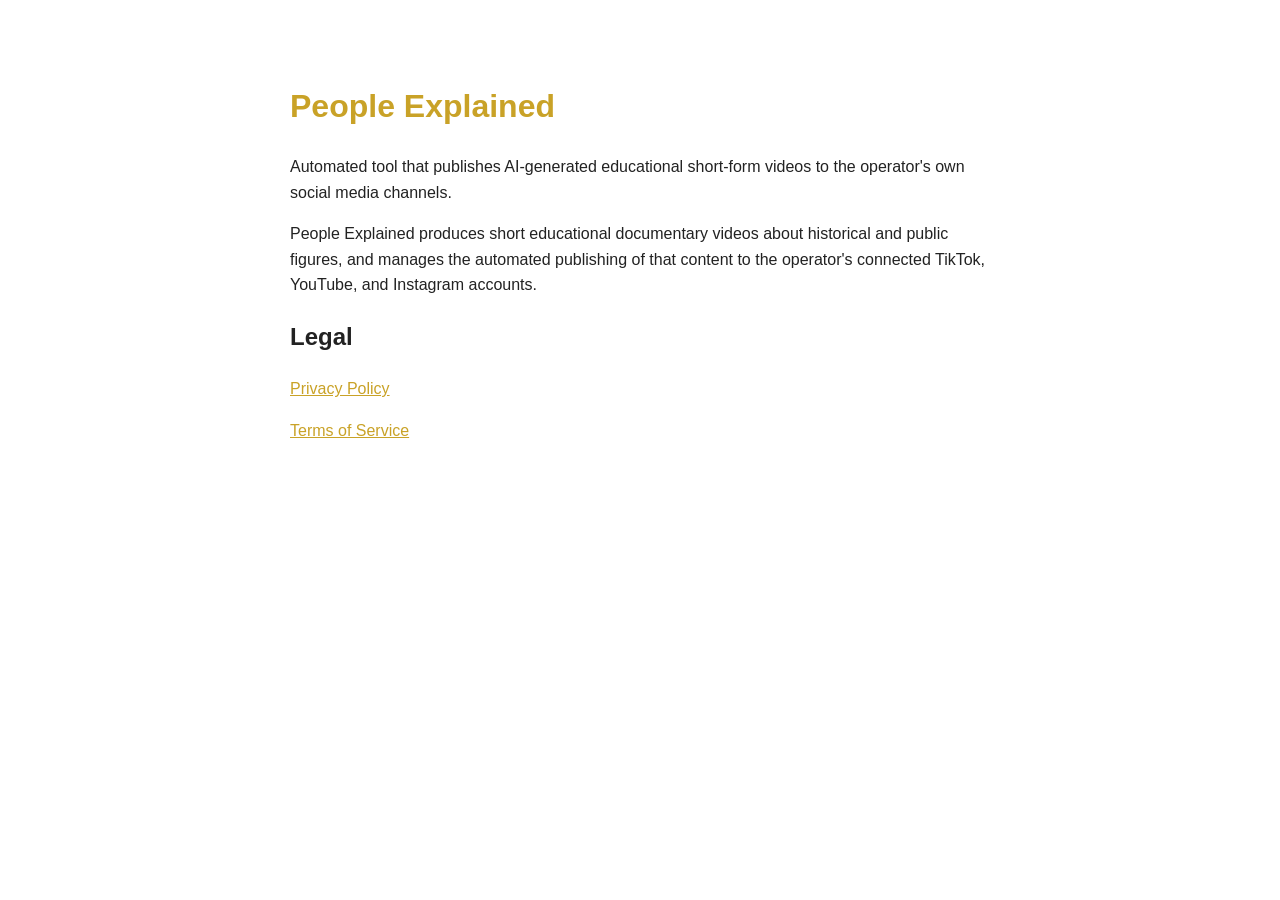
==== index.html @ 141b582e "Add static info page for TikTok Website URL requirement" ====
<!DOCTYPE html>
<html lang="en">
  <head>
    <meta charset="UTF-8">
    <title>People Explained</title>
  <style>
    body { font-family: Arial, sans-serif; max-width: 700px; margin: 40px auto; padding: 20px; line-height: 1.6; color: #222; }
    h1 { color: #C9A227; }
    a { color: #C9A227; }
    </style>
  </head>
  <body>
    <h1>People Explained</h1>
  <p>Automated tool that publishes AI-generated educational short-form videos to the operator's own social media channels.</p>
  <p>People Explained produces short educational documentary videos about historical and public figures, and manages the automated publishing of that content to the operator's connected TikTok, YouTube, and Instagram accounts.</p>
  <h2>Legal</h2>
  <p><a href="privacy.html">Privacy Policy</a></p>
  <p><a href="terms.html">Terms of Service</a></p>
  </body>
</html>
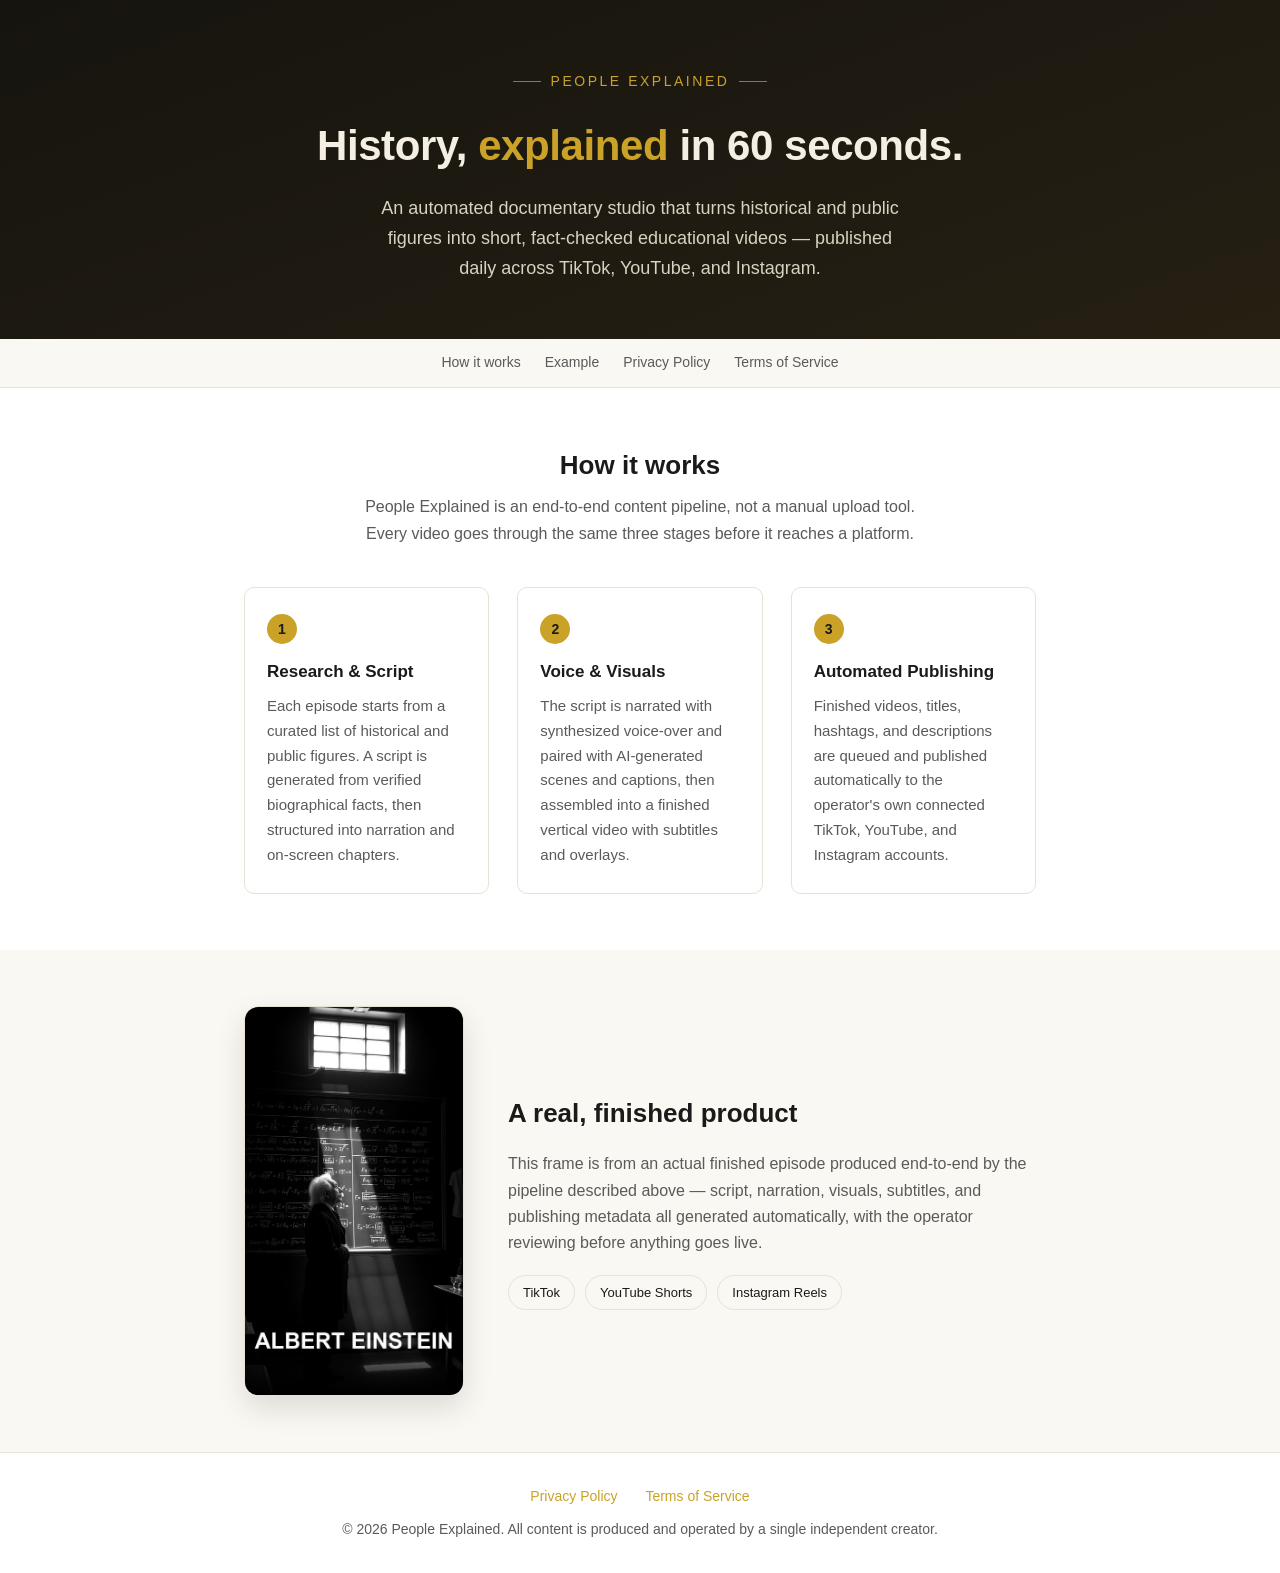
==== commit a9f0057c: "Expand index.html into a full product landing page Adds hero, how-it-works steps, and a real example" ====
--- a/index.html
+++ b/index.html
@@ -1,20 +1,238 @@
 <!DOCTYPE html>
 <html lang="en">
-  <head>
-    <meta charset="UTF-8">
-    <title>People Explained</title>
+<head>
+  <meta charset="UTF-8">
+  <meta name="viewport" content="width=device-width, initial-scale=1">
+  <title>People Explained</title>
+  <meta name="description" content="People Explained produces short educational documentary videos about historical and public figures, and publishes them automatically to TikTok, YouTube, and Instagram.">
   <style>
-    body { font-family: Arial, sans-serif; max-width: 700px; margin: 40px auto; padding: 20px; line-height: 1.6; color: #222; }
-    h1 { color: #C9A227; }
-    a { color: #C9A227; }
-    </style>
-  </head>
-  <body>
-    <h1>People Explained</h1>
-  <p>Automated tool that publishes AI-generated educational short-form videos to the operator's own social media channels.</p>
-  <p>People Explained produces short educational documentary videos about historical and public figures, and manages the automated publishing of that content to the operator's connected TikTok, YouTube, and Instagram accounts.</p>
-  <h2>Legal</h2>
-  <p><a href="privacy.html">Privacy Policy</a></p>
-  <p><a href="terms.html">Terms of Service</a></p>
-  </body>
+    :root {
+      --gold: #C9A227;
+      --ink: #1a1a1a;
+      --paper: #ffffff;
+      --muted: #5a5a5a;
+      --line: #e7e2d3;
+      --bg-soft: #faf8f2;
+    }
+    * { box-sizing: border-box; }
+    body {
+      font-family: Arial, Helvetica, sans-serif;
+      margin: 0;
+      padding: 0;
+      color: var(--ink);
+      background: var(--paper);
+      line-height: 1.65;
+    }
+    a { color: var(--gold); }
+    .wrap { max-width: 840px; margin: 0 auto; padding: 0 24px; }
+
+    header.hero {
+      background: linear-gradient(160deg, #16140f 0%, #262013 100%);
+      color: #f4efe2;
+      padding: 64px 0 56px;
+      text-align: center;
+    }
+    header.hero .brand {
+      display: inline-flex;
+      align-items: center;
+      gap: 10px;
+      font-size: 14px;
+      letter-spacing: 0.18em;
+      text-transform: uppercase;
+      color: var(--gold);
+      margin-bottom: 18px;
+    }
+    header.hero .brand::before,
+    header.hero .brand::after {
+      content: "";
+      width: 28px;
+      height: 1px;
+      background: var(--gold);
+      opacity: 0.7;
+    }
+    header.hero h1 {
+      margin: 0 0 14px;
+      font-size: 42px;
+      letter-spacing: -0.01em;
+    }
+    header.hero h1 span { color: var(--gold); }
+    header.hero p.tagline {
+      margin: 0 auto;
+      max-width: 520px;
+      font-size: 18px;
+      color: #d8d2c0;
+    }
+
+    nav.subnav {
+      background: var(--bg-soft);
+      border-bottom: 1px solid var(--line);
+      font-size: 14px;
+    }
+    nav.subnav .wrap {
+      display: flex;
+      gap: 24px;
+      justify-content: center;
+      padding: 12px 24px;
+    }
+    nav.subnav a { color: var(--muted); text-decoration: none; }
+    nav.subnav a:hover { color: var(--gold); }
+
+    section { padding: 56px 0; }
+    section.alt { background: var(--bg-soft); }
+    section h2 {
+      font-size: 26px;
+      margin: 0 0 8px;
+      text-align: center;
+    }
+    section p.lead {
+      text-align: center;
+      color: var(--muted);
+      max-width: 560px;
+      margin: 0 auto 40px;
+    }
+
+    .steps {
+      display: grid;
+      grid-template-columns: repeat(3, 1fr);
+      gap: 28px;
+    }
+    .step {
+      background: var(--paper);
+      border: 1px solid var(--line);
+      border-radius: 10px;
+      padding: 26px 22px;
+    }
+    .step .num {
+      display: inline-block;
+      width: 30px;
+      height: 30px;
+      line-height: 30px;
+      text-align: center;
+      border-radius: 50%;
+      background: var(--gold);
+      color: #1a1a1a;
+      font-weight: bold;
+      font-size: 14px;
+      margin-bottom: 14px;
+    }
+    .step h3 { margin: 0 0 8px; font-size: 17px; }
+    .step p { margin: 0; color: var(--muted); font-size: 15px; }
+
+    .showcase {
+      display: flex;
+      align-items: center;
+      gap: 44px;
+    }
+    .showcase img {
+      width: 220px;
+      border-radius: 14px;
+      border: 1px solid var(--line);
+      box-shadow: 0 12px 30px rgba(0,0,0,0.12);
+      display: block;
+    }
+    .showcase .text h2 { text-align: left; }
+    .showcase .text p { color: var(--muted); }
+    .showcase .platforms {
+      display: flex;
+      gap: 10px;
+      margin-top: 18px;
+      flex-wrap: wrap;
+    }
+    .platforms span {
+      font-size: 13px;
+      border: 1px solid var(--line);
+      border-radius: 999px;
+      padding: 6px 14px;
+      color: var(--ink);
+      background: var(--bg-soft);
+    }
+
+    footer {
+      border-top: 1px solid var(--line);
+      padding: 32px 0;
+      text-align: center;
+      font-size: 14px;
+      color: var(--muted);
+    }
+    footer .links { margin-bottom: 10px; }
+    footer .links a { margin: 0 12px; text-decoration: none; }
+    footer .links a:hover { text-decoration: underline; }
+
+    @media (max-width: 680px) {
+      header.hero h1 { font-size: 32px; }
+      .steps { grid-template-columns: 1fr; }
+      .showcase { flex-direction: column; text-align: center; }
+      .showcase .text h2 { text-align: center; }
+    }
+  </style>
+</head>
+<body>
+
+  <header class="hero">
+    <div class="wrap">
+      <div class="brand">People Explained</div>
+      <h1>History, <span>explained</span> in 60 seconds.</h1>
+      <p class="tagline">An automated documentary studio that turns historical and public figures into short, fact-checked educational videos — published daily across TikTok, YouTube, and Instagram.</p>
+    </div>
+  </header>
+
+  <nav class="subnav">
+    <div class="wrap">
+      <a href="#how-it-works">How it works</a>
+      <a href="#example">Example</a>
+      <a href="privacy.html">Privacy Policy</a>
+      <a href="terms.html">Terms of Service</a>
+    </div>
+  </nav>
+
+  <section id="how-it-works">
+    <div class="wrap">
+      <h2>How it works</h2>
+      <p class="lead">People Explained is an end-to-end content pipeline, not a manual upload tool. Every video goes through the same three stages before it reaches a platform.</p>
+      <div class="steps">
+        <div class="step">
+          <div class="num">1</div>
+          <h3>Research &amp; Script</h3>
+          <p>Each episode starts from a curated list of historical and public figures. A script is generated from verified biographical facts, then structured into narration and on-screen chapters.</p>
+        </div>
+        <div class="step">
+          <div class="num">2</div>
+          <h3>Voice &amp; Visuals</h3>
+          <p>The script is narrated with synthesized voice-over and paired with AI-generated scenes and captions, then assembled into a finished vertical video with subtitles and overlays.</p>
+        </div>
+        <div class="step">
+          <div class="num">3</div>
+          <h3>Automated Publishing</h3>
+          <p>Finished videos, titles, hashtags, and descriptions are queued and published automatically to the operator's own connected TikTok, YouTube, and Instagram accounts.</p>
+        </div>
+      </div>
+    </div>
+  </section>
+
+  <section class="alt" id="example">
+    <div class="wrap">
+      <div class="showcase">
+        <img src="example-video.jpg" alt="Example frame from a finished People Explained video about Albert Einstein" loading="lazy">
+        <div class="text">
+          <h2>A real, finished product</h2>
+          <p>This frame is from an actual finished episode produced end-to-end by the pipeline described above — script, narration, visuals, subtitles, and publishing metadata all generated automatically, with the operator reviewing before anything goes live.</p>
+          <div class="platforms">
+            <span>TikTok</span>
+            <span>YouTube Shorts</span>
+            <span>Instagram Reels</span>
+          </div>
+        </div>
+      </div>
+    </div>
+  </section>
+
+  <footer>
+    <div class="links">
+      <a href="privacy.html">Privacy Policy</a>
+      <a href="terms.html">Terms of Service</a>
+    </div>
+    <div>© 2026 People Explained. All content is produced and operated by a single independent creator.</div>
+  </footer>
+
+</body>
 </html>
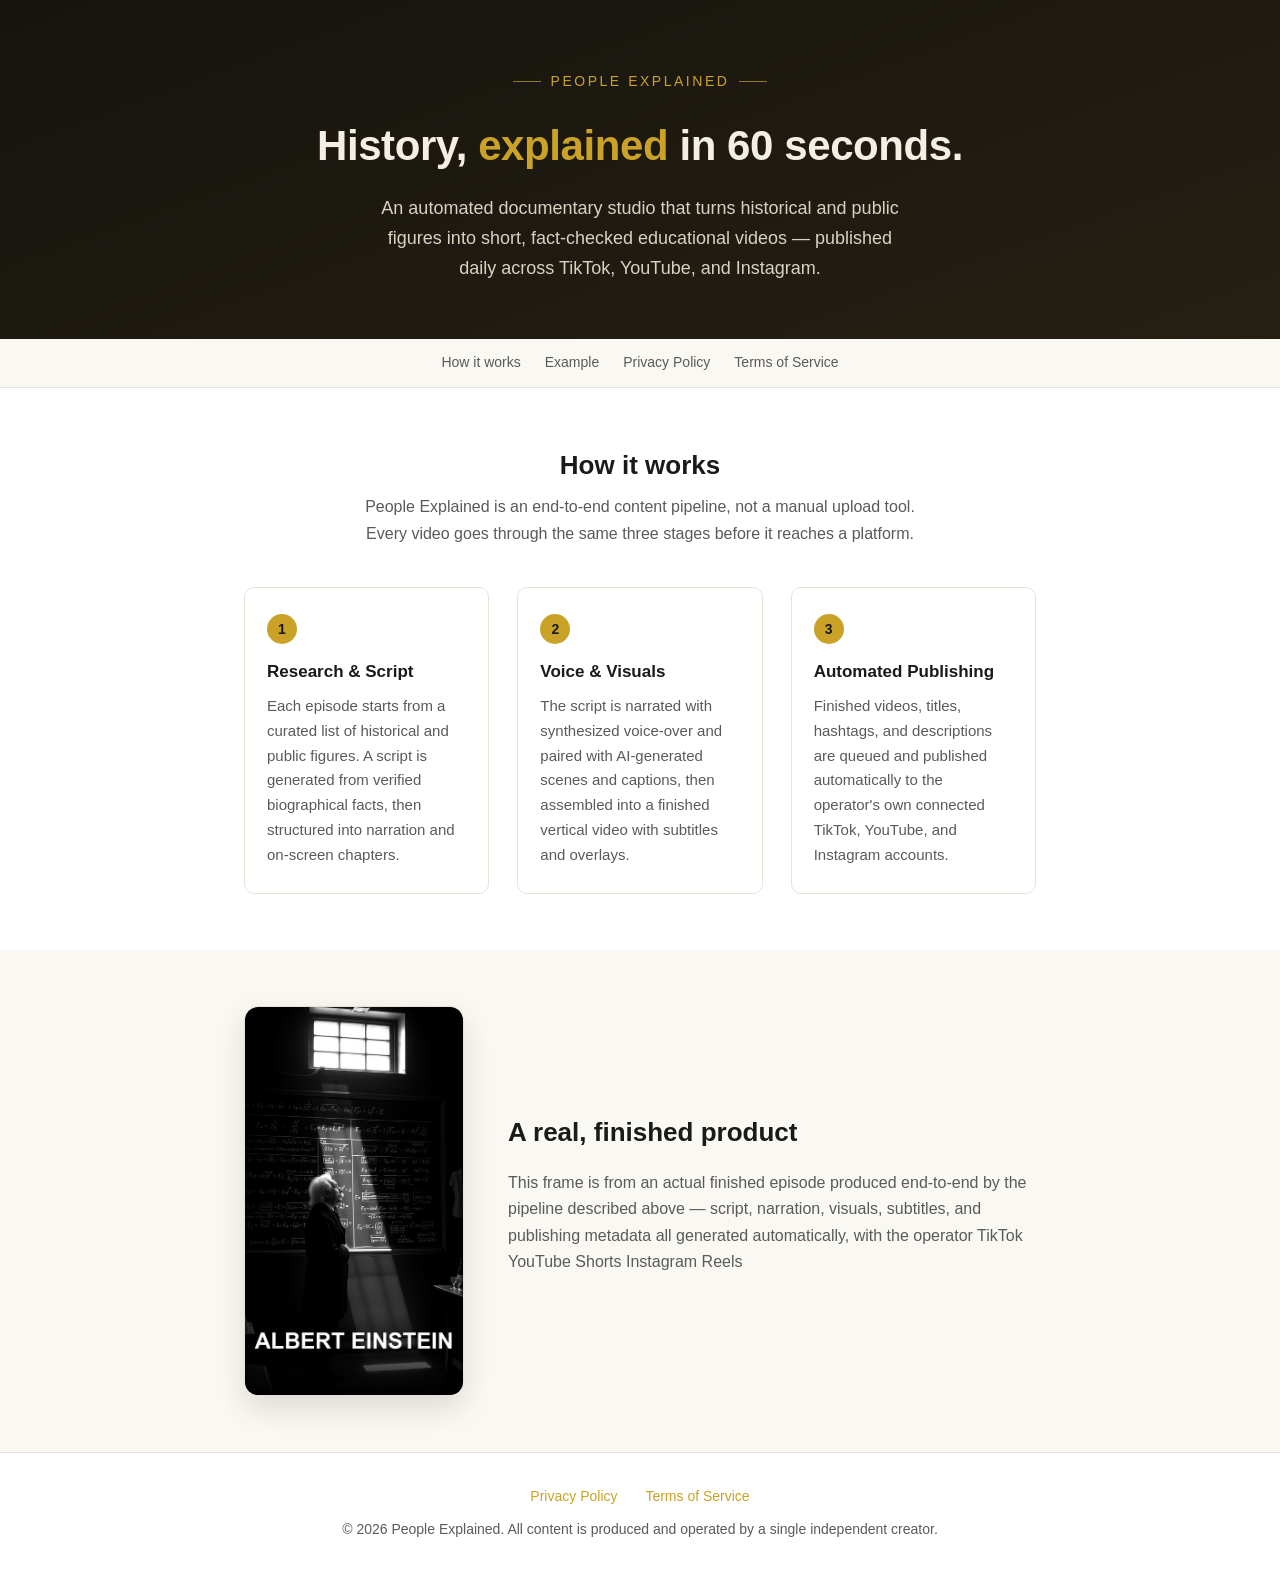
==== commit 16bf006c: "Enhance index.html with SEO and layout improvements Added viewport meta tag and description for SEO." ====
--- a/index.html
+++ b/index.html
@@ -215,8 +215,7 @@
         <img src="example-video.jpg" alt="Example frame from a finished People Explained video about Albert Einstein" loading="lazy">
         <div class="text">
           <h2>A real, finished product</h2>
-          <p>This frame is from an actual finished episode produced end-to-end by the pipeline described above — script, narration, visuals, subtitles, and publishing metadata all generated automatically, with the operator reviewing before anything goes live.</p>
-          <div class="platforms">
+          <p>This frame is from an actual finished episode produced end-to-end by the pipeline described above — script, narration, visuals, subtitles, and publishing metadata all generated automatically, with the operator 
             <span>TikTok</span>
             <span>YouTube Shorts</span>
             <span>Instagram Reels</span>
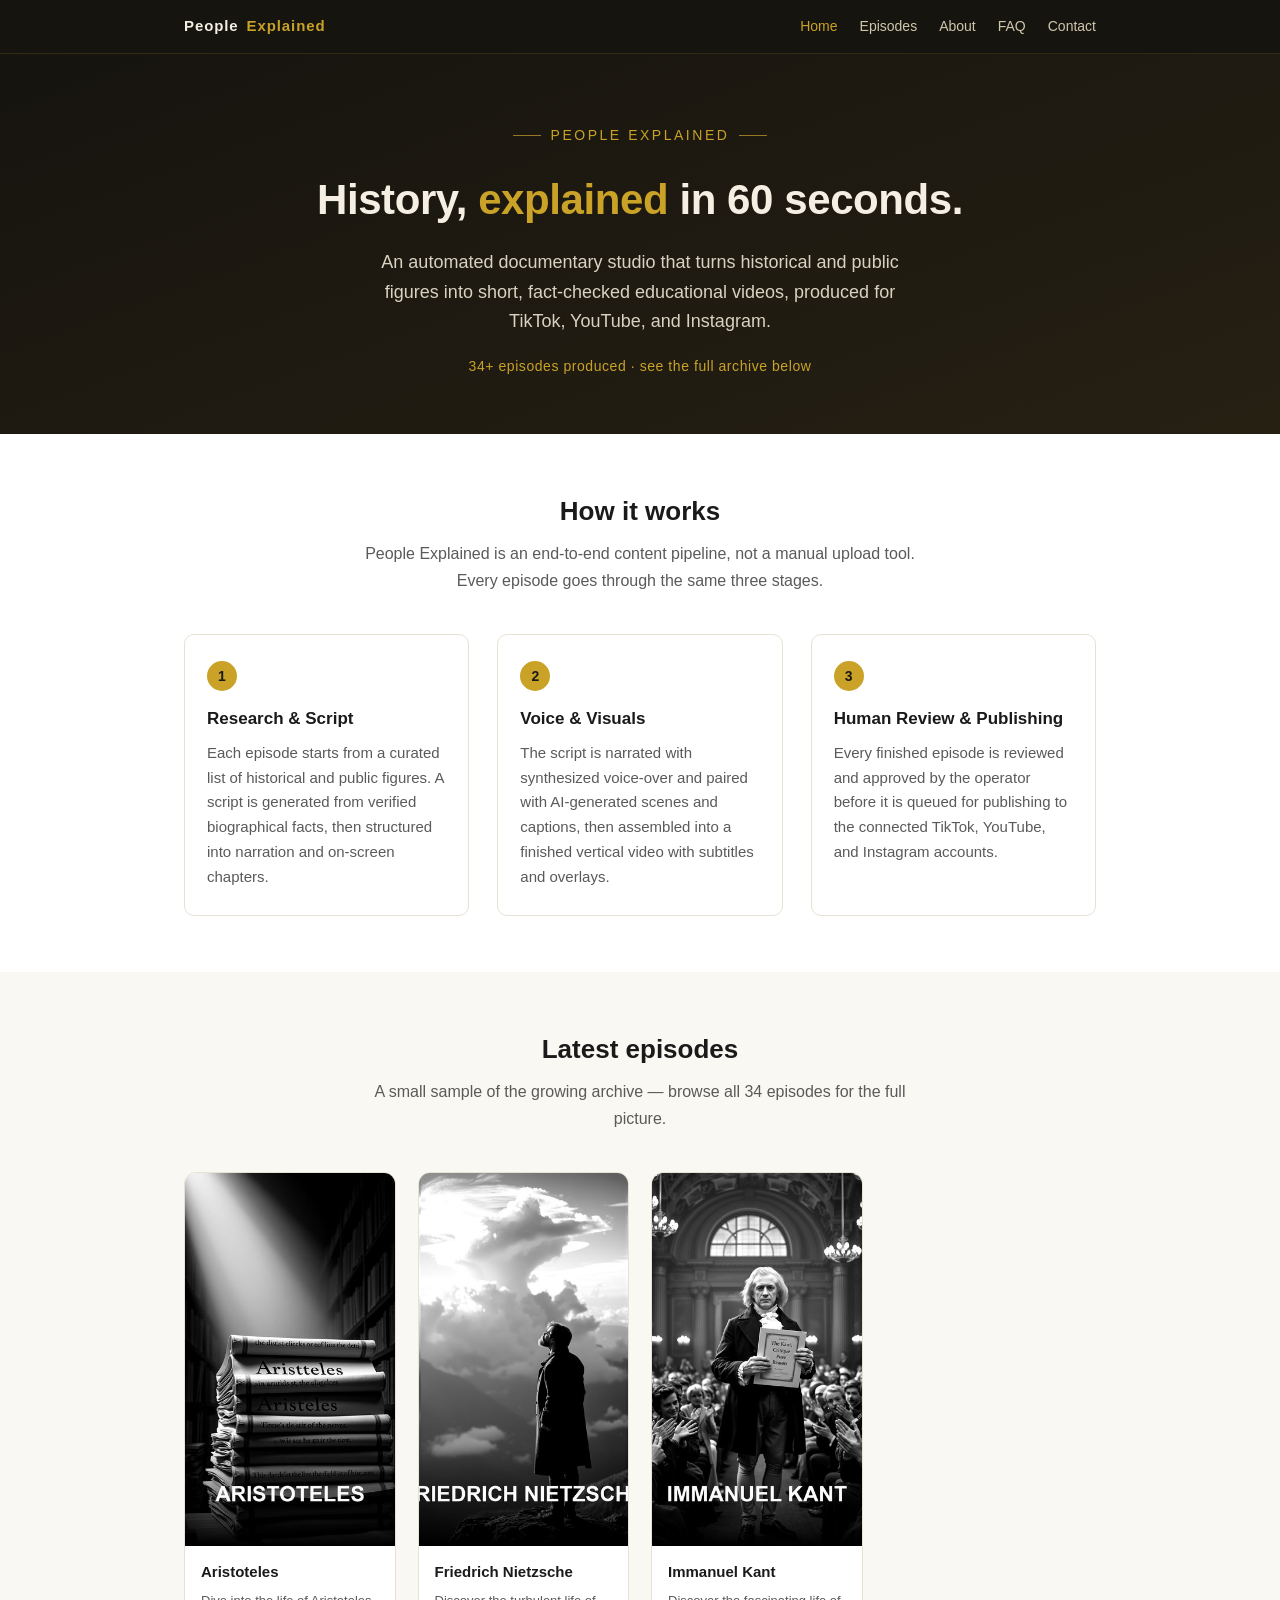
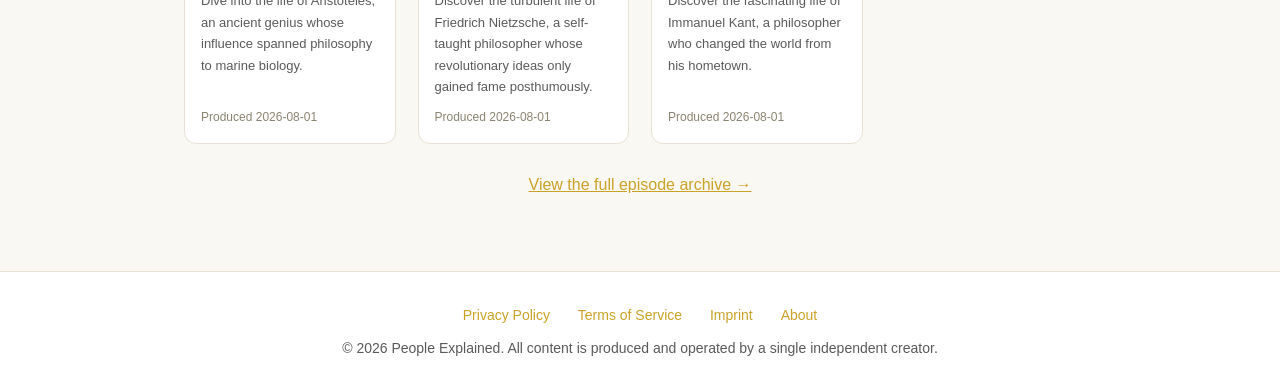
==== commit db610233: "Rebuild as a real multi-page website, not a landing page Adds true top navigation and standalone URL" ====
--- a/index.html
+++ b/index.html
@@ -4,191 +4,37 @@
   <meta charset="UTF-8">
   <meta name="viewport" content="width=device-width, initial-scale=1">
   <title>People Explained</title>
-  <meta name="description" content="People Explained produces short educational documentary videos about historical and public figures, and publishes them automatically to TikTok, YouTube, and Instagram.">
-  <style>
-    :root {
-      --gold: #C9A227;
-      --ink: #1a1a1a;
-      --paper: #ffffff;
-      --muted: #5a5a5a;
-      --line: #e7e2d3;
-      --bg-soft: #faf8f2;
-    }
-    * { box-sizing: border-box; }
-    body {
-      font-family: Arial, Helvetica, sans-serif;
-      margin: 0;
-      padding: 0;
-      color: var(--ink);
-      background: var(--paper);
-      line-height: 1.65;
-    }
-    a { color: var(--gold); }
-    .wrap { max-width: 840px; margin: 0 auto; padding: 0 24px; }
-
-    header.hero {
-      background: linear-gradient(160deg, #16140f 0%, #262013 100%);
-      color: #f4efe2;
-      padding: 64px 0 56px;
-      text-align: center;
-    }
-    header.hero .brand {
-      display: inline-flex;
-      align-items: center;
-      gap: 10px;
-      font-size: 14px;
-      letter-spacing: 0.18em;
-      text-transform: uppercase;
-      color: var(--gold);
-      margin-bottom: 18px;
-    }
-    header.hero .brand::before,
-    header.hero .brand::after {
-      content: "";
-      width: 28px;
-      height: 1px;
-      background: var(--gold);
-      opacity: 0.7;
-    }
-    header.hero h1 {
-      margin: 0 0 14px;
-      font-size: 42px;
-      letter-spacing: -0.01em;
-    }
-    header.hero h1 span { color: var(--gold); }
-    header.hero p.tagline {
-      margin: 0 auto;
-      max-width: 520px;
-      font-size: 18px;
-      color: #d8d2c0;
-    }
-
-    nav.subnav {
-      background: var(--bg-soft);
-      border-bottom: 1px solid var(--line);
-      font-size: 14px;
-    }
-    nav.subnav .wrap {
-      display: flex;
-      gap: 24px;
-      justify-content: center;
-      padding: 12px 24px;
-    }
-    nav.subnav a { color: var(--muted); text-decoration: none; }
-    nav.subnav a:hover { color: var(--gold); }
-
-    section { padding: 56px 0; }
-    section.alt { background: var(--bg-soft); }
-    section h2 {
-      font-size: 26px;
-      margin: 0 0 8px;
-      text-align: center;
-    }
-    section p.lead {
-      text-align: center;
-      color: var(--muted);
-      max-width: 560px;
-      margin: 0 auto 40px;
-    }
-
-    .steps {
-      display: grid;
-      grid-template-columns: repeat(3, 1fr);
-      gap: 28px;
-    }
-    .step {
-      background: var(--paper);
-      border: 1px solid var(--line);
-      border-radius: 10px;
-      padding: 26px 22px;
-    }
-    .step .num {
-      display: inline-block;
-      width: 30px;
-      height: 30px;
-      line-height: 30px;
-      text-align: center;
-      border-radius: 50%;
-      background: var(--gold);
-      color: #1a1a1a;
-      font-weight: bold;
-      font-size: 14px;
-      margin-bottom: 14px;
-    }
-    .step h3 { margin: 0 0 8px; font-size: 17px; }
-    .step p { margin: 0; color: var(--muted); font-size: 15px; }
-
-    .showcase {
-      display: flex;
-      align-items: center;
-      gap: 44px;
-    }
-    .showcase img {
-      width: 220px;
-      border-radius: 14px;
-      border: 1px solid var(--line);
-      box-shadow: 0 12px 30px rgba(0,0,0,0.12);
-      display: block;
-    }
-    .showcase .text h2 { text-align: left; }
-    .showcase .text p { color: var(--muted); }
-    .showcase .platforms {
-      display: flex;
-      gap: 10px;
-      margin-top: 18px;
-      flex-wrap: wrap;
-    }
-    .platforms span {
-      font-size: 13px;
-      border: 1px solid var(--line);
-      border-radius: 999px;
-      padding: 6px 14px;
-      color: var(--ink);
-      background: var(--bg-soft);
-    }
-
-    footer {
-      border-top: 1px solid var(--line);
-      padding: 32px 0;
-      text-align: center;
-      font-size: 14px;
-      color: var(--muted);
-    }
-    footer .links { margin-bottom: 10px; }
-    footer .links a { margin: 0 12px; text-decoration: none; }
-    footer .links a:hover { text-decoration: underline; }
-
-    @media (max-width: 680px) {
-      header.hero h1 { font-size: 32px; }
-      .steps { grid-template-columns: 1fr; }
-      .showcase { flex-direction: column; text-align: center; }
-      .showcase .text h2 { text-align: center; }
-    }
-  </style>
+  <meta name="description" content="People Explained produces short, fact-checked educational documentary videos about historical and public figures, and publishes them across TikTok, YouTube, and Instagram.">
+  <link rel="canonical" href="https://peopleexplained.github.io/people-explained-legal/index.html">
+  <link rel="icon" type="image/png" href="favicon.png">
+  <link rel="stylesheet" href="assets/style.css">
+  <meta property="og:type" content="website">
+  <meta property="og:title" content="People Explained">
+  <meta property="og:description" content="People Explained produces short, fact-checked educational documentary videos about historical and public figures, and publishes them across TikTok, YouTube, and Instagram.">
+  <meta property="og:image" content="https://peopleexplained.github.io/people-explained-legal/assets/thumbs/albert-einstein.jpg">
+  <meta property="og:url" content="https://peopleexplained.github.io/people-explained-legal/index.html">
+  <meta name="twitter:card" content="summary_large_image">
 </head>
 <body>
-
+  <nav class="topnav">
+    <div class="wrap">
+      <a class="logo" href="index.html">People <span class="dot">Explained</span></a>
+      <div class="links"><a href="index.html" class="active">Home</a><a href="episodes.html">Episodes</a><a href="about.html">About</a><a href="faq.html">FAQ</a><a href="contact.html">Contact</a></div>
+    </div>
+  </nav>
   <header class="hero">
     <div class="wrap">
       <div class="brand">People Explained</div>
       <h1>History, <span>explained</span> in 60 seconds.</h1>
-      <p class="tagline">An automated documentary studio that turns historical and public figures into short, fact-checked educational videos — published daily across TikTok, YouTube, and Instagram.</p>
+      <p class="tagline">An automated documentary studio that turns historical and public figures into short, fact-checked educational videos, produced for TikTok, YouTube, and Instagram.</p>
+      <p class="stat">34+ episodes produced &middot; see the full archive below</p>
     </div>
   </header>
-
-  <nav class="subnav">
-    <div class="wrap">
-      <a href="#how-it-works">How it works</a>
-      <a href="#example">Example</a>
-      <a href="privacy.html">Privacy Policy</a>
-      <a href="terms.html">Terms of Service</a>
-    </div>
-  </nav>
 
   <section id="how-it-works">
     <div class="wrap">
       <h2>How it works</h2>
-      <p class="lead">People Explained is an end-to-end content pipeline, not a manual upload tool. Every video goes through the same three stages before it reaches a platform.</p>
+      <p class="lead">People Explained is an end-to-end content pipeline, not a manual upload tool. Every episode goes through the same three stages.</p>
       <div class="steps">
         <div class="step">
           <div class="num">1</div>
@@ -202,26 +48,44 @@
         </div>
         <div class="step">
           <div class="num">3</div>
-          <h3>Automated Publishing</h3>
-          <p>Finished videos, titles, hashtags, and descriptions are queued and published automatically to the operator's own connected TikTok, YouTube, and Instagram accounts.</p>
+          <h3>Human Review &amp; Publishing</h3>
+          <p>Every finished episode is reviewed and approved by the operator before it is queued for publishing to the connected TikTok, YouTube, and Instagram accounts.</p>
         </div>
       </div>
     </div>
   </section>
 
-  <section class="alt" id="example">
+  <section class="alt">
     <div class="wrap">
-      <div class="showcase">
-        <img src="example-video.jpg" alt="Example frame from a finished People Explained video about Albert Einstein" loading="lazy">
-        <div class="text">
-          <h2>A real, finished product</h2>
-          <p>This frame is from an actual finished episode produced end-to-end by the pipeline described above — script, narration, visuals, subtitles, and publishing metadata all generated automatically, with the operator 
-            <span>TikTok</span>
-            <span>YouTube Shorts</span>
-            <span>Instagram Reels</span>
-          </div>
+      <h2>Latest episodes</h2>
+      <p class="lead">A small sample of the growing archive &mdash; browse all 34 episodes for the full picture.</p>
+      <div class="episode-grid">
+        <div class="episode-card"><div class="thumb"><img src="assets/thumbs/aristoteles.jpg" alt="Aristoteles - People Explained episode thumbnail" loading="lazy"></div><div class="body">
+        <h3>Aristoteles</h3>
+        <p>Dive into the life of Aristoteles, an ancient genius whose influence spanned philosophy to marine biology.</p>
+        <div class="row">
+          <span>Produced 2026-08-01</span>
+          
         </div>
+      </div></div>
+        <div class="episode-card"><div class="thumb"><img src="assets/thumbs/friedrich-nietzsche.jpg" alt="Friedrich Nietzsche - People Explained episode thumbnail" loading="lazy"></div><div class="body">
+        <h3>Friedrich Nietzsche</h3>
+        <p>Discover the turbulent life of Friedrich Nietzsche, a self-taught philosopher whose revolutionary ideas only gained fame posthumously.</p>
+        <div class="row">
+          <span>Produced 2026-08-01</span>
+          
+        </div>
+      </div></div>
+        <div class="episode-card"><div class="thumb"><img src="assets/thumbs/immanuel-kant.jpg" alt="Immanuel Kant - People Explained episode thumbnail" loading="lazy"></div><div class="body">
+        <h3>Immanuel Kant</h3>
+        <p>Discover the fascinating life of Immanuel Kant, a philosopher who changed the world from his hometown.</p>
+        <div class="row">
+          <span>Produced 2026-08-01</span>
+          
+        </div>
+      </div></div>
       </div>
+      <p style="text-align:center; margin-top:28px;"><a href="episodes.html">View the full episode archive &rarr;</a></p>
     </div>
   </section>
 
@@ -229,9 +93,10 @@
     <div class="links">
       <a href="privacy.html">Privacy Policy</a>
       <a href="terms.html">Terms of Service</a>
+      <a href="imprint.html">Imprint</a>
+      <a href="about.html">About</a>
     </div>
-    <div>© 2026 People Explained. All content is produced and operated by a single independent creator.</div>
+    <div>&copy; 2026 People Explained. All content is produced and operated by a single independent creator.</div>
   </footer>
-
 </body>
 </html>
--- a/assets/style.css
+++ b/assets/style.css
@@ -0,0 +1,217 @@
+:root {
+  --gold: #C9A227;
+  --ink: #1a1a1a;
+  --paper: #ffffff;
+  --muted: #5a5a5a;
+  --line: #e7e2d3;
+  --bg-soft: #faf8f2;
+}
+* { box-sizing: border-box; }
+html { scroll-behavior: smooth; }
+body {
+  font-family: Arial, Helvetica, sans-serif;
+  margin: 0;
+  padding: 0;
+  color: var(--ink);
+  background: var(--paper);
+  line-height: 1.65;
+}
+a { color: var(--gold); }
+img { max-width: 100%; }
+.wrap { max-width: 960px; margin: 0 auto; padding: 0 24px; }
+.wrap-narrow { max-width: 700px; margin: 0 auto; padding: 0 24px; }
+
+/* Top navigation, present on every page */
+nav.topnav {
+  background: #16140f;
+  border-bottom: 1px solid #322a15;
+}
+nav.topnav .wrap {
+  display: flex;
+  align-items: center;
+  justify-content: space-between;
+  padding: 14px 24px;
+}
+nav.topnav .logo {
+  color: #f4efe2;
+  font-weight: bold;
+  font-size: 15px;
+  letter-spacing: 0.06em;
+  text-decoration: none;
+  display: flex;
+  align-items: center;
+  gap: 8px;
+}
+nav.topnav .logo .dot { color: var(--gold); }
+nav.topnav .links { display: flex; gap: 22px; flex-wrap: wrap; }
+nav.topnav .links a {
+  color: #cfc7ac;
+  text-decoration: none;
+  font-size: 14px;
+}
+nav.topnav .links a:hover,
+nav.topnav .links a.active { color: var(--gold); }
+
+/* Hero (home page) */
+header.hero {
+  background: linear-gradient(160deg, #16140f 0%, #262013 100%);
+  color: #f4efe2;
+  padding: 64px 0 56px;
+  text-align: center;
+}
+header.hero .brand {
+  display: inline-flex;
+  align-items: center;
+  gap: 10px;
+  font-size: 14px;
+  letter-spacing: 0.18em;
+  text-transform: uppercase;
+  color: var(--gold);
+  margin-bottom: 18px;
+}
+header.hero .brand::before,
+header.hero .brand::after {
+  content: "";
+  width: 28px;
+  height: 1px;
+  background: var(--gold);
+  opacity: 0.7;
+}
+header.hero h1 { margin: 0 0 14px; font-size: 42px; letter-spacing: -0.01em; }
+header.hero h1 span { color: var(--gold); }
+header.hero p.tagline { margin: 0 auto 6px; max-width: 560px; font-size: 18px; color: #d8d2c0; }
+header.hero p.stat { margin: 18px auto 0; font-size: 14px; color: var(--gold); letter-spacing: 0.04em; }
+
+/* Smaller page header band, for inner pages */
+header.pagehead {
+  background: linear-gradient(160deg, #16140f 0%, #262013 100%);
+  color: #f4efe2;
+  padding: 42px 0;
+  text-align: center;
+}
+header.pagehead h1 { margin: 0 0 8px; font-size: 30px; }
+header.pagehead p { margin: 0 auto; max-width: 520px; color: #d8d2c0; font-size: 15px; }
+
+section { padding: 56px 0; }
+section.alt { background: var(--bg-soft); }
+section.tight { padding: 40px 0; }
+section h2 { font-size: 26px; margin: 0 0 8px; text-align: center; }
+section p.lead { text-align: center; color: var(--muted); max-width: 560px; margin: 0 auto 40px; }
+
+.steps { display: grid; grid-template-columns: repeat(3, 1fr); gap: 28px; }
+.step { background: var(--paper); border: 1px solid var(--line); border-radius: 10px; padding: 26px 22px; }
+.step .num {
+  display: inline-block; width: 30px; height: 30px; line-height: 30px;
+  text-align: center; border-radius: 50%; background: var(--gold); color: #1a1a1a;
+  font-weight: bold; font-size: 14px; margin-bottom: 14px;
+}
+.step h3 { margin: 0 0 8px; font-size: 17px; }
+.step p { margin: 0; color: var(--muted); font-size: 15px; }
+
+.showcase { display: flex; align-items: center; gap: 44px; }
+.showcase img {
+  width: 220px; border-radius: 14px; border: 1px solid var(--line);
+  box-shadow: 0 12px 30px rgba(0,0,0,0.12); display: block;
+}
+.showcase .text h2 { text-align: left; }
+.showcase .text p { color: var(--muted); }
+
+.platforms { display: flex; gap: 10px; margin-top: 18px; flex-wrap: wrap; }
+.platforms span {
+  font-size: 13px; border: 1px solid var(--line); border-radius: 999px;
+  padding: 6px 14px; color: var(--ink); background: var(--bg-soft);
+}
+
+/* Episode grid */
+.episode-grid {
+  display: grid;
+  grid-template-columns: repeat(auto-fill, minmax(210px, 1fr));
+  gap: 22px;
+}
+.episode-card {
+  border: 1px solid var(--line);
+  border-radius: 12px;
+  overflow: hidden;
+  background: var(--paper);
+  display: flex;
+  flex-direction: column;
+  text-decoration: none;
+  color: inherit;
+  transition: box-shadow 0.15s ease, transform 0.15s ease;
+}
+a.episode-card:hover { box-shadow: 0 10px 26px rgba(0,0,0,0.12); transform: translateY(-2px); }
+.episode-card .thumb { aspect-ratio: 9/16; overflow: hidden; background: #16140f; }
+.episode-card .thumb img { width: 100%; height: 100%; object-fit: cover; display: block; }
+.episode-card .body { padding: 14px 16px 16px; flex: 1; display: flex; flex-direction: column; }
+.episode-card h3 { margin: 0 0 6px; font-size: 15px; }
+.episode-card p { margin: 0; color: var(--muted); font-size: 13px; flex: 1; }
+.episode-card .row {
+  display: flex; align-items: center; justify-content: space-between;
+  margin-top: 10px; font-size: 12px; color: #8a8370;
+}
+.episode-card .watch { color: var(--gold); font-weight: bold; font-size: 12px; }
+
+/* Episode detail page */
+.detail-hero {
+  display: grid;
+  grid-template-columns: 300px 1fr;
+  gap: 40px;
+  align-items: start;
+}
+.detail-hero video, .detail-hero img {
+  width: 100%; border-radius: 14px; border: 1px solid var(--line);
+  box-shadow: 0 12px 30px rgba(0,0,0,0.12); display: block; background: #000;
+}
+.detail-hero h1 { font-size: 28px; margin: 0 0 10px; }
+.detail-hero .meta { color: var(--muted); font-size: 14px; margin-bottom: 18px; }
+.detail-hero p.desc { color: #333; }
+.hashtags { margin-top: 16px; display: flex; gap: 8px; flex-wrap: wrap; }
+.hashtags span { font-size: 12px; color: var(--gold); }
+.back-link { display: inline-block; margin-bottom: 24px; font-size: 14px; color: var(--muted); text-decoration: none; }
+.back-link:hover { color: var(--gold); }
+
+/* FAQ */
+.faq-list { max-width: 700px; margin: 0 auto; }
+.faq-list details {
+  border: 1px solid var(--line); border-radius: 10px; padding: 16px 20px; margin-bottom: 12px; background: var(--paper);
+}
+.faq-list summary { font-weight: bold; cursor: pointer; font-size: 15px; }
+.faq-list summary::marker { color: var(--gold); }
+.faq-list p { margin: 10px 0 0; color: var(--muted); font-size: 14.5px; }
+
+/* Simple content pages (privacy/terms/imprint/about) */
+.doc h1 { color: var(--gold); font-size: 28px; }
+.doc h2 { font-size: 19px; margin-top: 34px; }
+.doc p, .doc li { color: #333; }
+.doc .updated { color: var(--muted); font-style: italic; font-size: 14px; }
+
+.contact-box {
+  text-align: center; border: 1px solid var(--line); border-radius: 14px;
+  padding: 40px 30px; background: var(--bg-soft);
+}
+.contact-box .email { font-size: 22px; font-weight: bold; color: var(--gold); text-decoration: none; }
+.contact-box p.note { color: var(--muted); font-size: 14px; margin-top: 14px; }
+
+footer {
+  border-top: 1px solid var(--line);
+  padding: 32px 0;
+  text-align: center;
+  font-size: 14px;
+  color: var(--muted);
+}
+footer .links { margin-bottom: 10px; }
+footer .links a { margin: 0 12px; text-decoration: none; }
+footer .links a:hover { text-decoration: underline; }
+
+.notfound { text-align: center; padding: 100px 24px; }
+.notfound h1 { font-size: 64px; color: var(--gold); margin: 0; }
+.notfound p { color: var(--muted); }
+
+@media (max-width: 680px) {
+  header.hero h1 { font-size: 32px; }
+  .steps { grid-template-columns: 1fr; }
+  .showcase { flex-direction: column; text-align: center; }
+  .showcase .text h2 { text-align: center; }
+  .detail-hero { grid-template-columns: 1fr; }
+  nav.topnav .wrap { flex-direction: column; gap: 10px; align-items: flex-start; }
+}
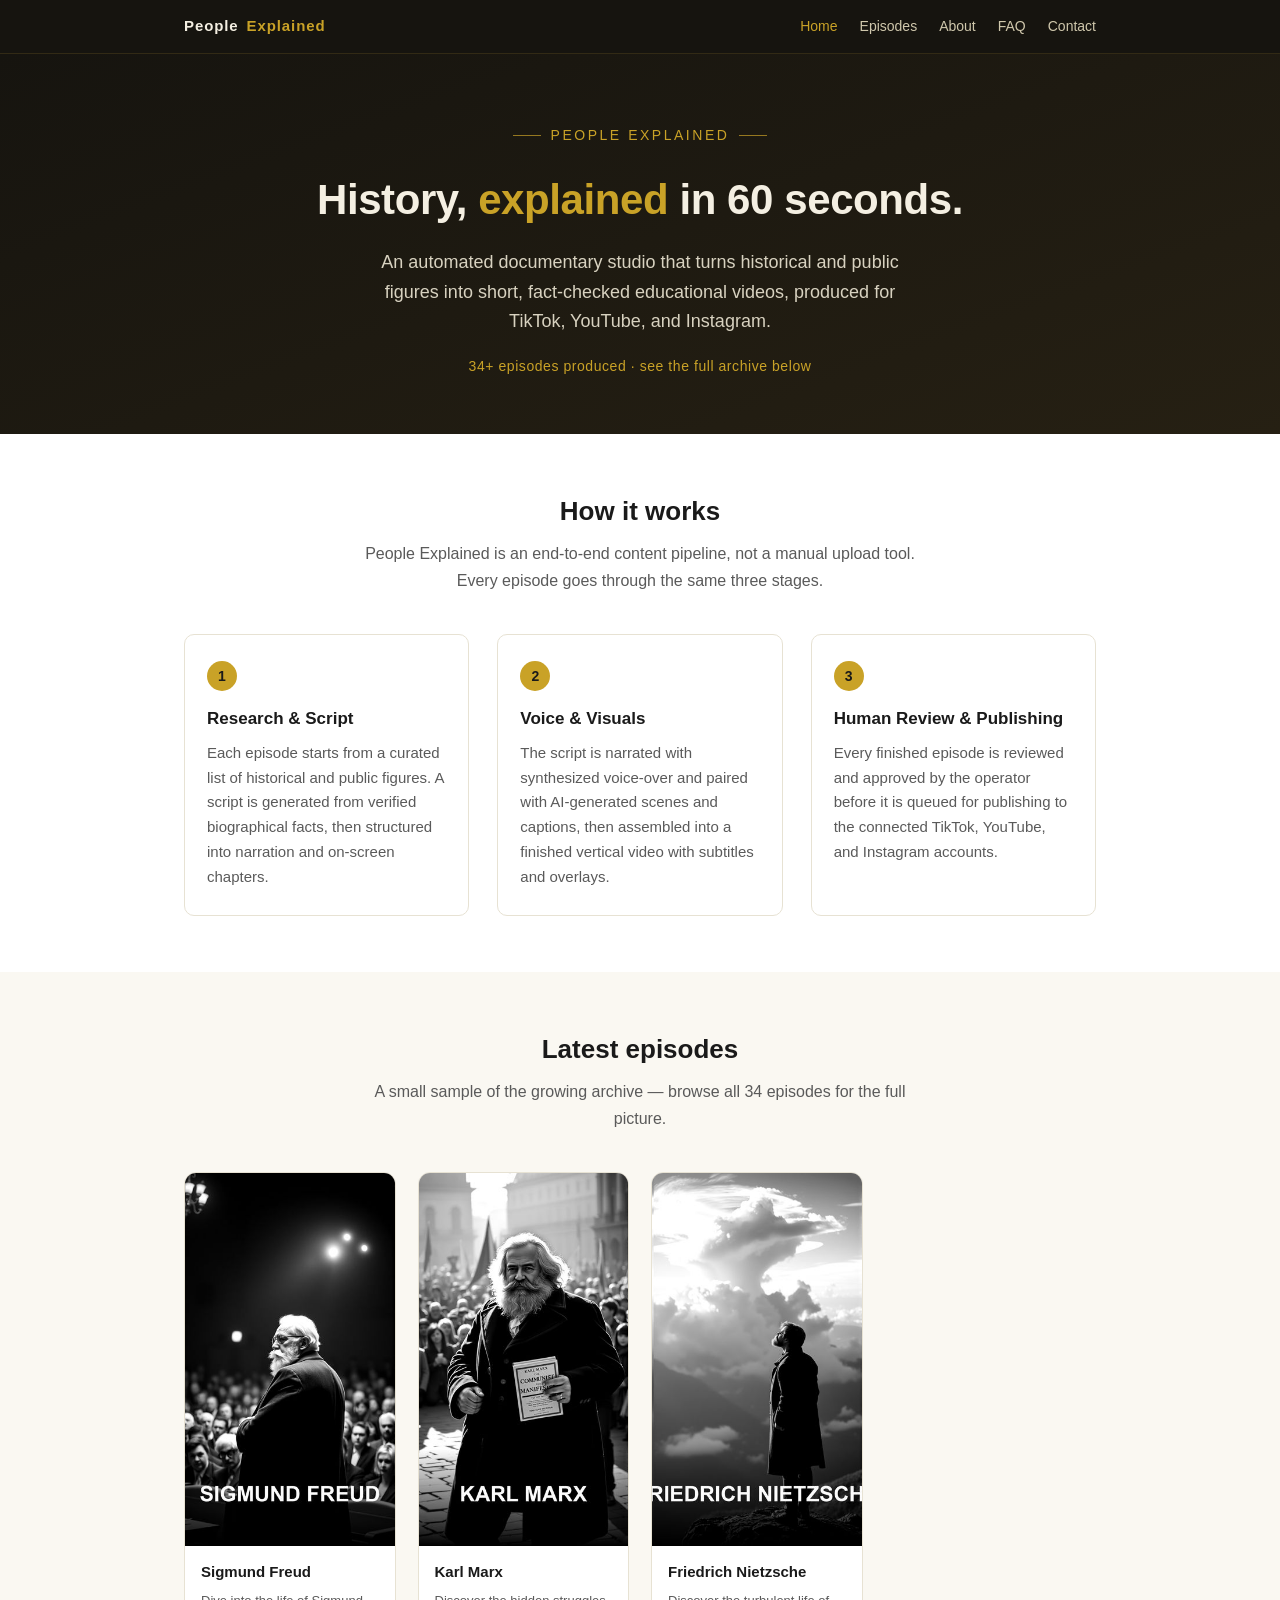
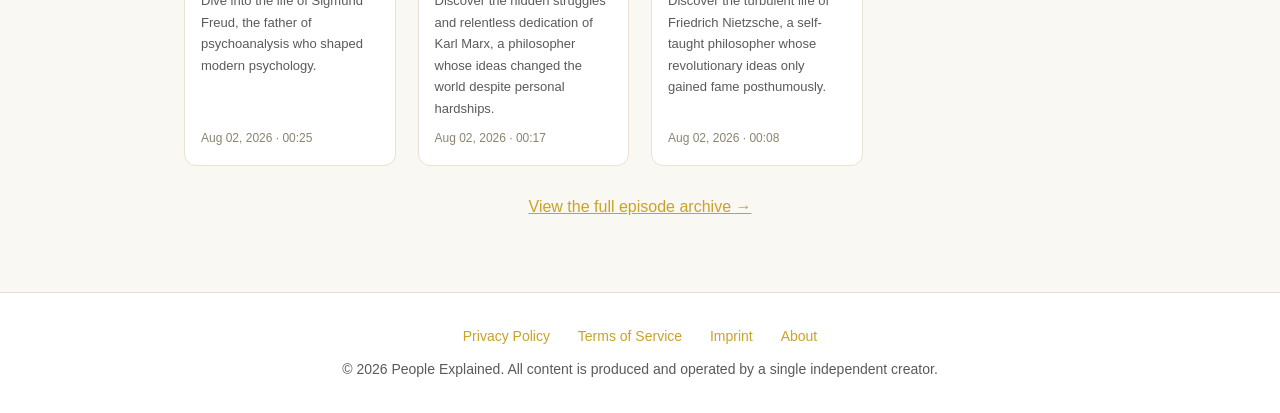
==== commit cef90d24: "Fable review fixes: real timestamps, plain-text formats, video compatibility - Show full date+time p" ====
--- a/index.html
+++ b/index.html
@@ -60,11 +60,19 @@
       <h2>Latest episodes</h2>
       <p class="lead">A small sample of the growing archive &mdash; browse all 34 episodes for the full picture.</p>
       <div class="episode-grid">
-        <div class="episode-card"><div class="thumb"><img src="assets/thumbs/aristoteles.jpg" alt="Aristoteles - People Explained episode thumbnail" loading="lazy"></div><div class="body">
-        <h3>Aristoteles</h3>
-        <p>Dive into the life of Aristoteles, an ancient genius whose influence spanned philosophy to marine biology.</p>
+        <div class="episode-card"><div class="thumb"><img src="assets/thumbs/sigmund-freud.jpg" alt="Sigmund Freud - People Explained episode thumbnail" loading="lazy"></div><div class="body">
+        <h3>Sigmund Freud</h3>
+        <p>Dive into the life of Sigmund Freud, the father of psychoanalysis who shaped modern psychology.</p>
         <div class="row">
-          <span>Produced 2026-08-01</span>
+          <span>Aug 02, 2026 · 00:25</span>
+          
+        </div>
+      </div></div>
+        <div class="episode-card"><div class="thumb"><img src="assets/thumbs/karl-marx.jpg" alt="Karl Marx - People Explained episode thumbnail" loading="lazy"></div><div class="body">
+        <h3>Karl Marx</h3>
+        <p>Discover the hidden struggles and relentless dedication of Karl Marx, a philosopher whose ideas changed the world despite personal hardships.</p>
+        <div class="row">
+          <span>Aug 02, 2026 · 00:17</span>
           
         </div>
       </div></div>
@@ -72,15 +80,7 @@
         <h3>Friedrich Nietzsche</h3>
         <p>Discover the turbulent life of Friedrich Nietzsche, a self-taught philosopher whose revolutionary ideas only gained fame posthumously.</p>
         <div class="row">
-          <span>Produced 2026-08-01</span>
-          
-        </div>
-      </div></div>
-        <div class="episode-card"><div class="thumb"><img src="assets/thumbs/immanuel-kant.jpg" alt="Immanuel Kant - People Explained episode thumbnail" loading="lazy"></div><div class="body">
-        <h3>Immanuel Kant</h3>
-        <p>Discover the fascinating life of Immanuel Kant, a philosopher who changed the world from his hometown.</p>
-        <div class="row">
-          <span>Produced 2026-08-01</span>
+          <span>Aug 02, 2026 · 00:08</span>
           
         </div>
       </div></div>
--- a/assets/style.css
+++ b/assets/style.css
@@ -107,20 +107,6 @@
 }
 .step h3 { margin: 0 0 8px; font-size: 17px; }
 .step p { margin: 0; color: var(--muted); font-size: 15px; }
-
-.showcase { display: flex; align-items: center; gap: 44px; }
-.showcase img {
-  width: 220px; border-radius: 14px; border: 1px solid var(--line);
-  box-shadow: 0 12px 30px rgba(0,0,0,0.12); display: block;
-}
-.showcase .text h2 { text-align: left; }
-.showcase .text p { color: var(--muted); }
-
-.platforms { display: flex; gap: 10px; margin-top: 18px; flex-wrap: wrap; }
-.platforms span {
-  font-size: 13px; border: 1px solid var(--line); border-radius: 999px;
-  padding: 6px 14px; color: var(--ink); background: var(--bg-soft);
-}
 
 /* Episode grid */
 .episode-grid {
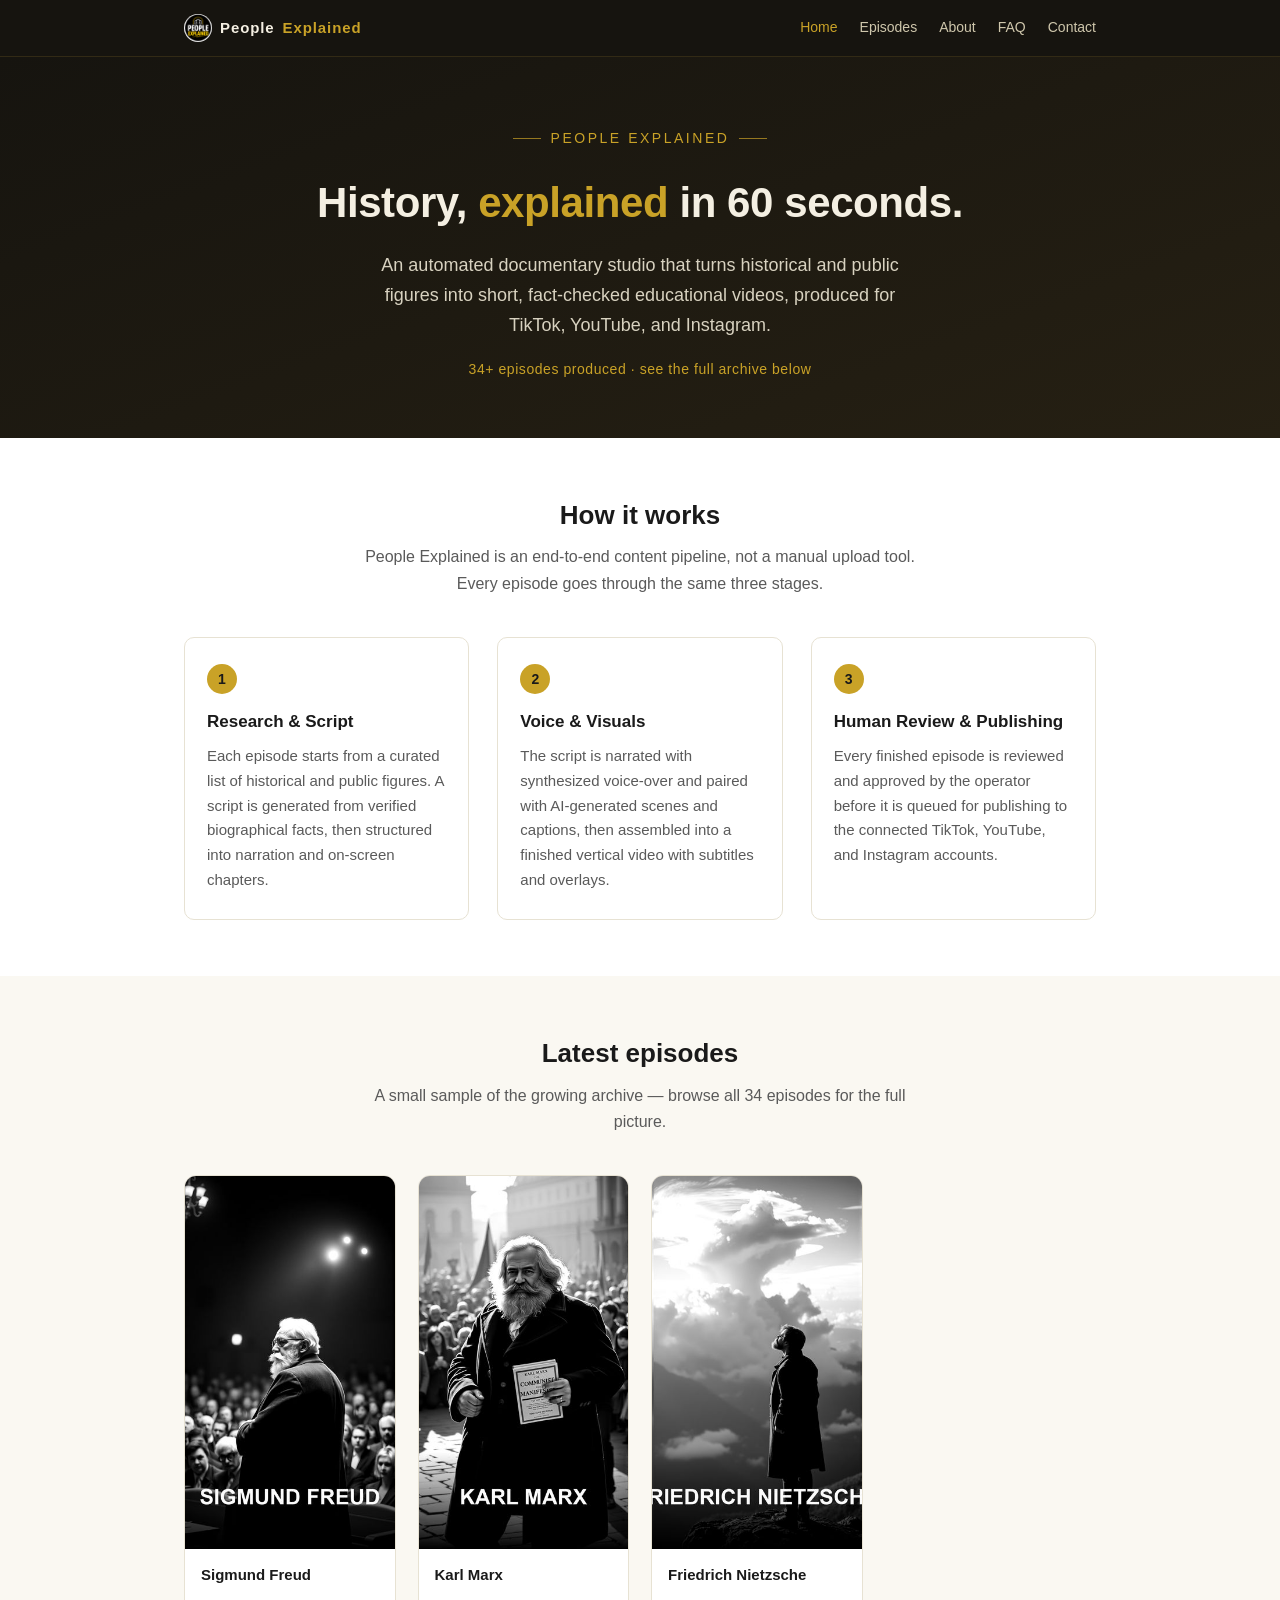
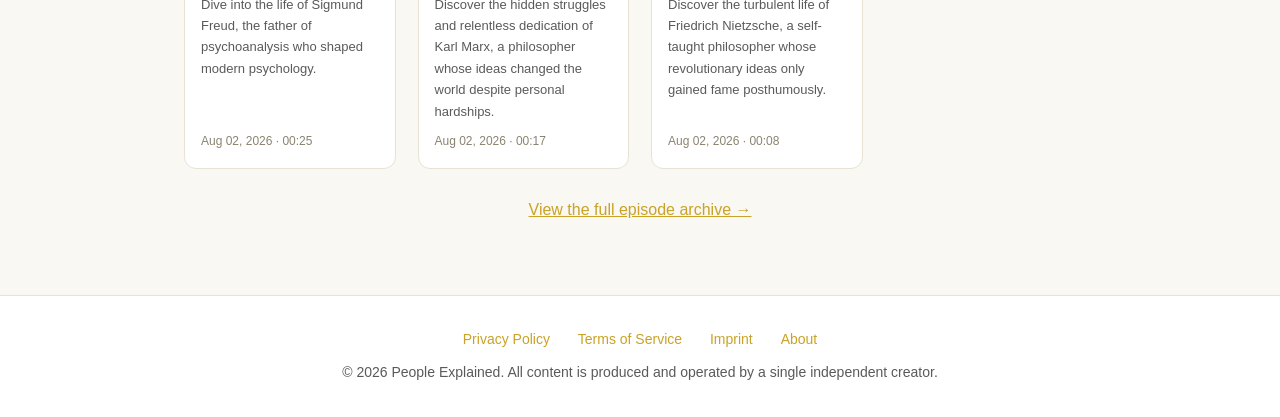
==== commit 73b43854: "Add visible TikTok icon to the site header, not just favicon TikTok's rejection required the icon im" ====
--- a/index.html
+++ b/index.html
@@ -18,7 +18,7 @@
 <body>
   <nav class="topnav">
     <div class="wrap">
-      <a class="logo" href="index.html">People <span class="dot">Explained</span></a>
+      <a class="logo" href="index.html"><img src="favicon.png" alt="People Explained icon" width="28" height="28">People <span class="dot">Explained</span></a>
       <div class="links"><a href="index.html" class="active">Home</a><a href="episodes.html">Episodes</a><a href="about.html">About</a><a href="faq.html">FAQ</a><a href="contact.html">Contact</a></div>
     </div>
   </nav>
--- a/assets/style.css
+++ b/assets/style.css
@@ -42,6 +42,7 @@
   align-items: center;
   gap: 8px;
 }
+nav.topnav .logo img { width: 28px; height: 28px; border-radius: 50%; display: block; }
 nav.topnav .logo .dot { color: var(--gold); }
 nav.topnav .links { display: flex; gap: 22px; flex-wrap: wrap; }
 nav.topnav .links a {
